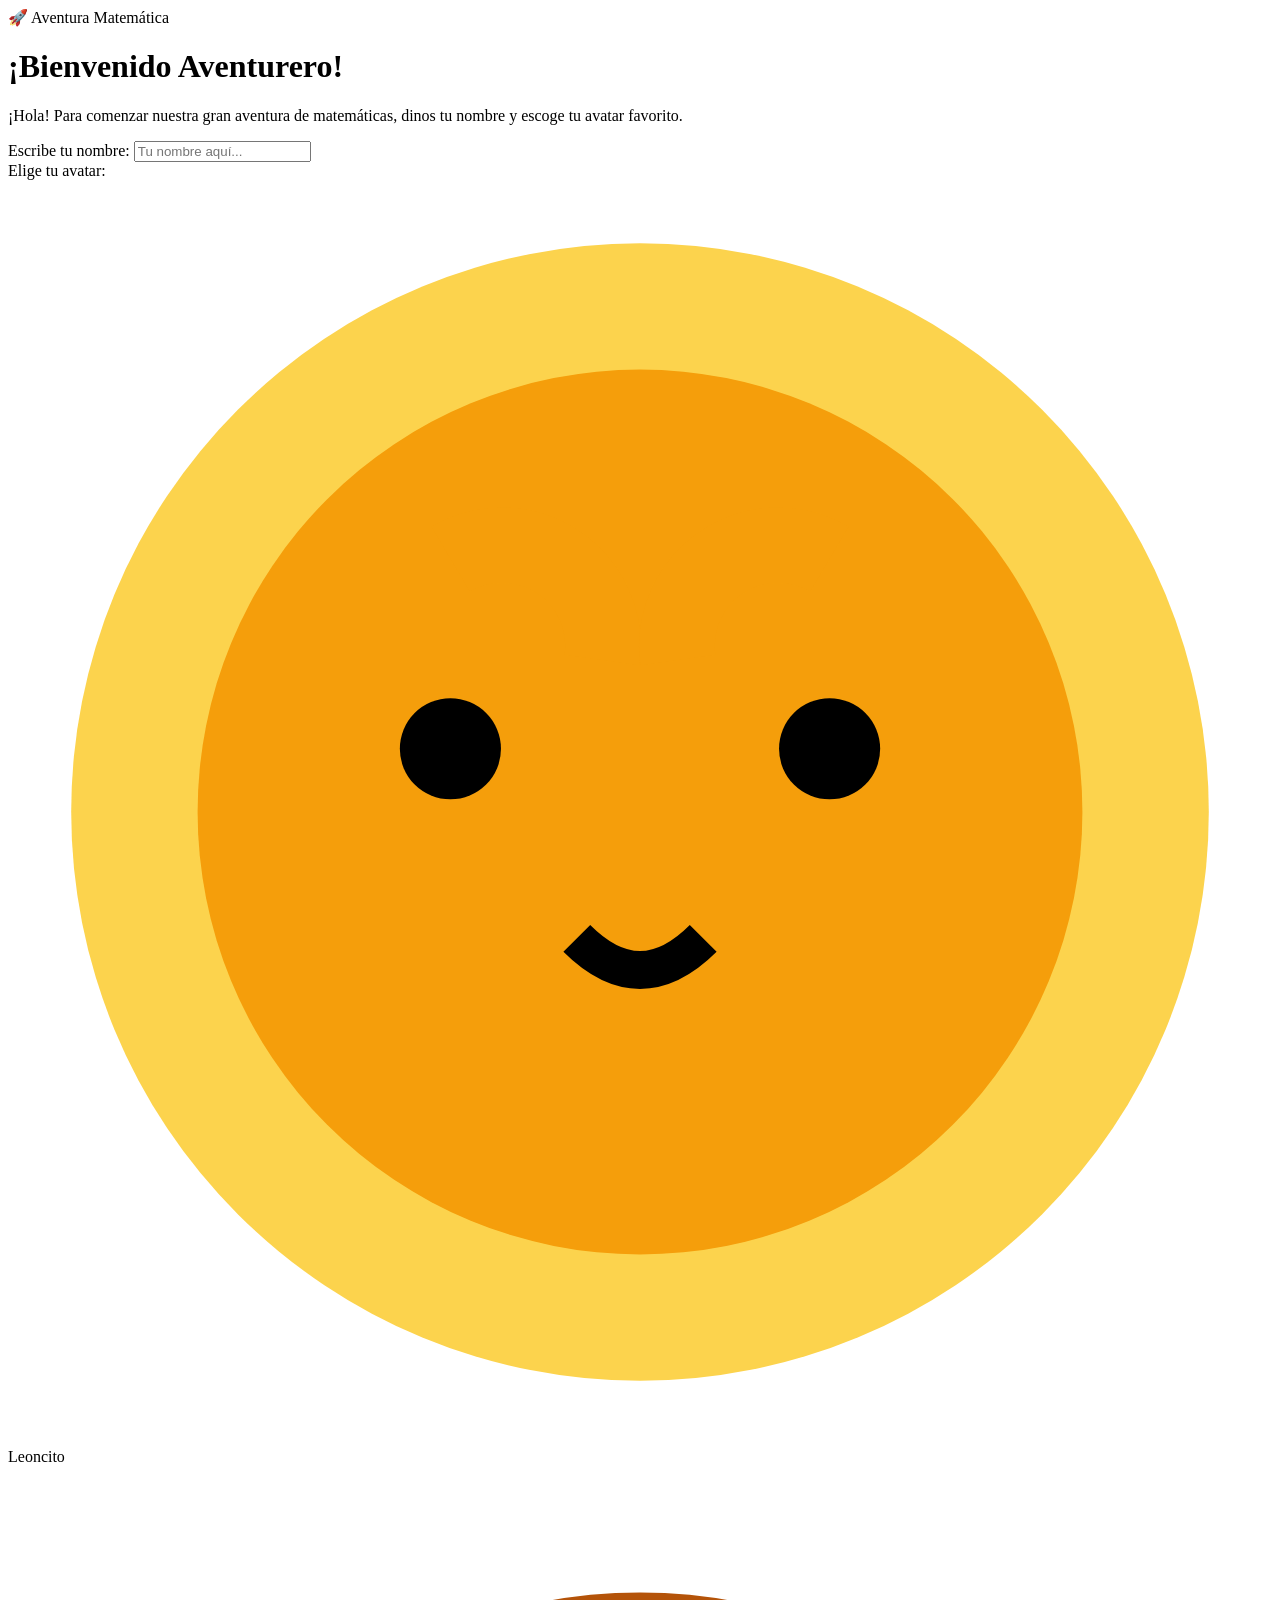
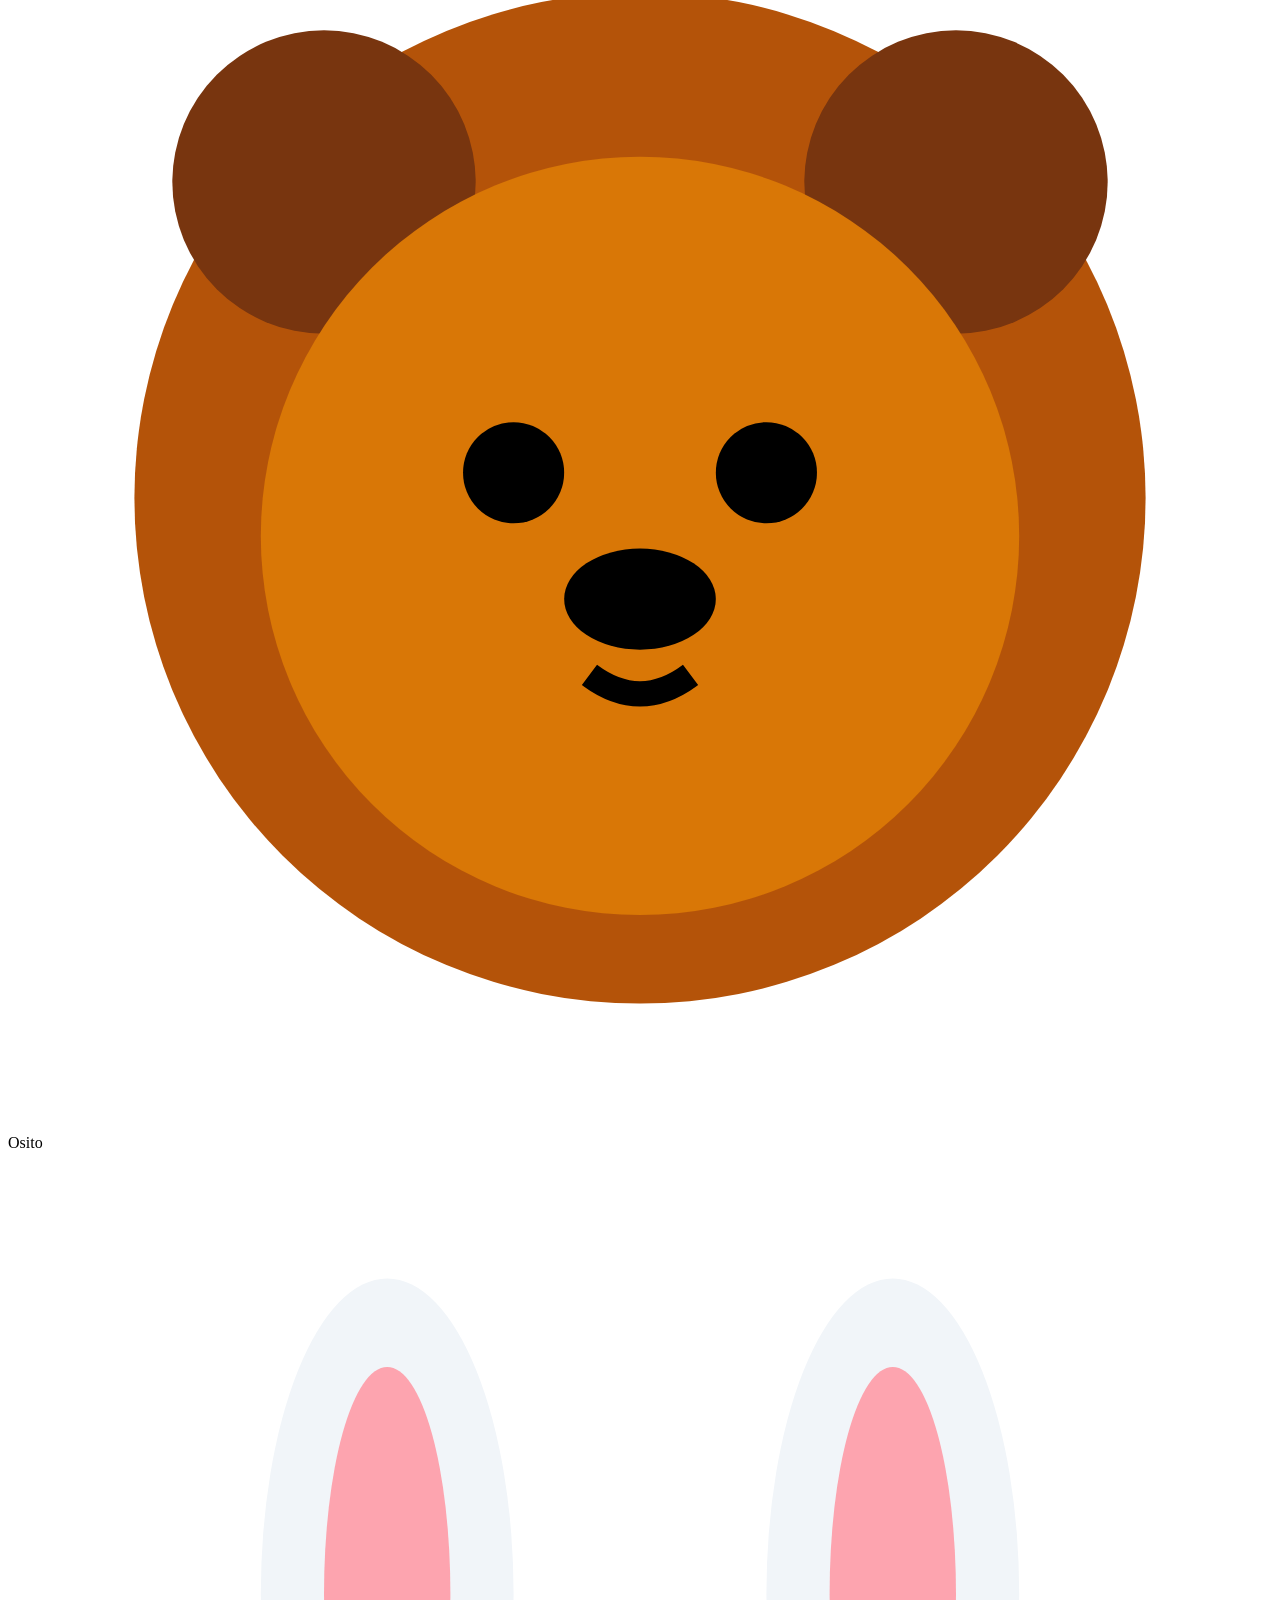
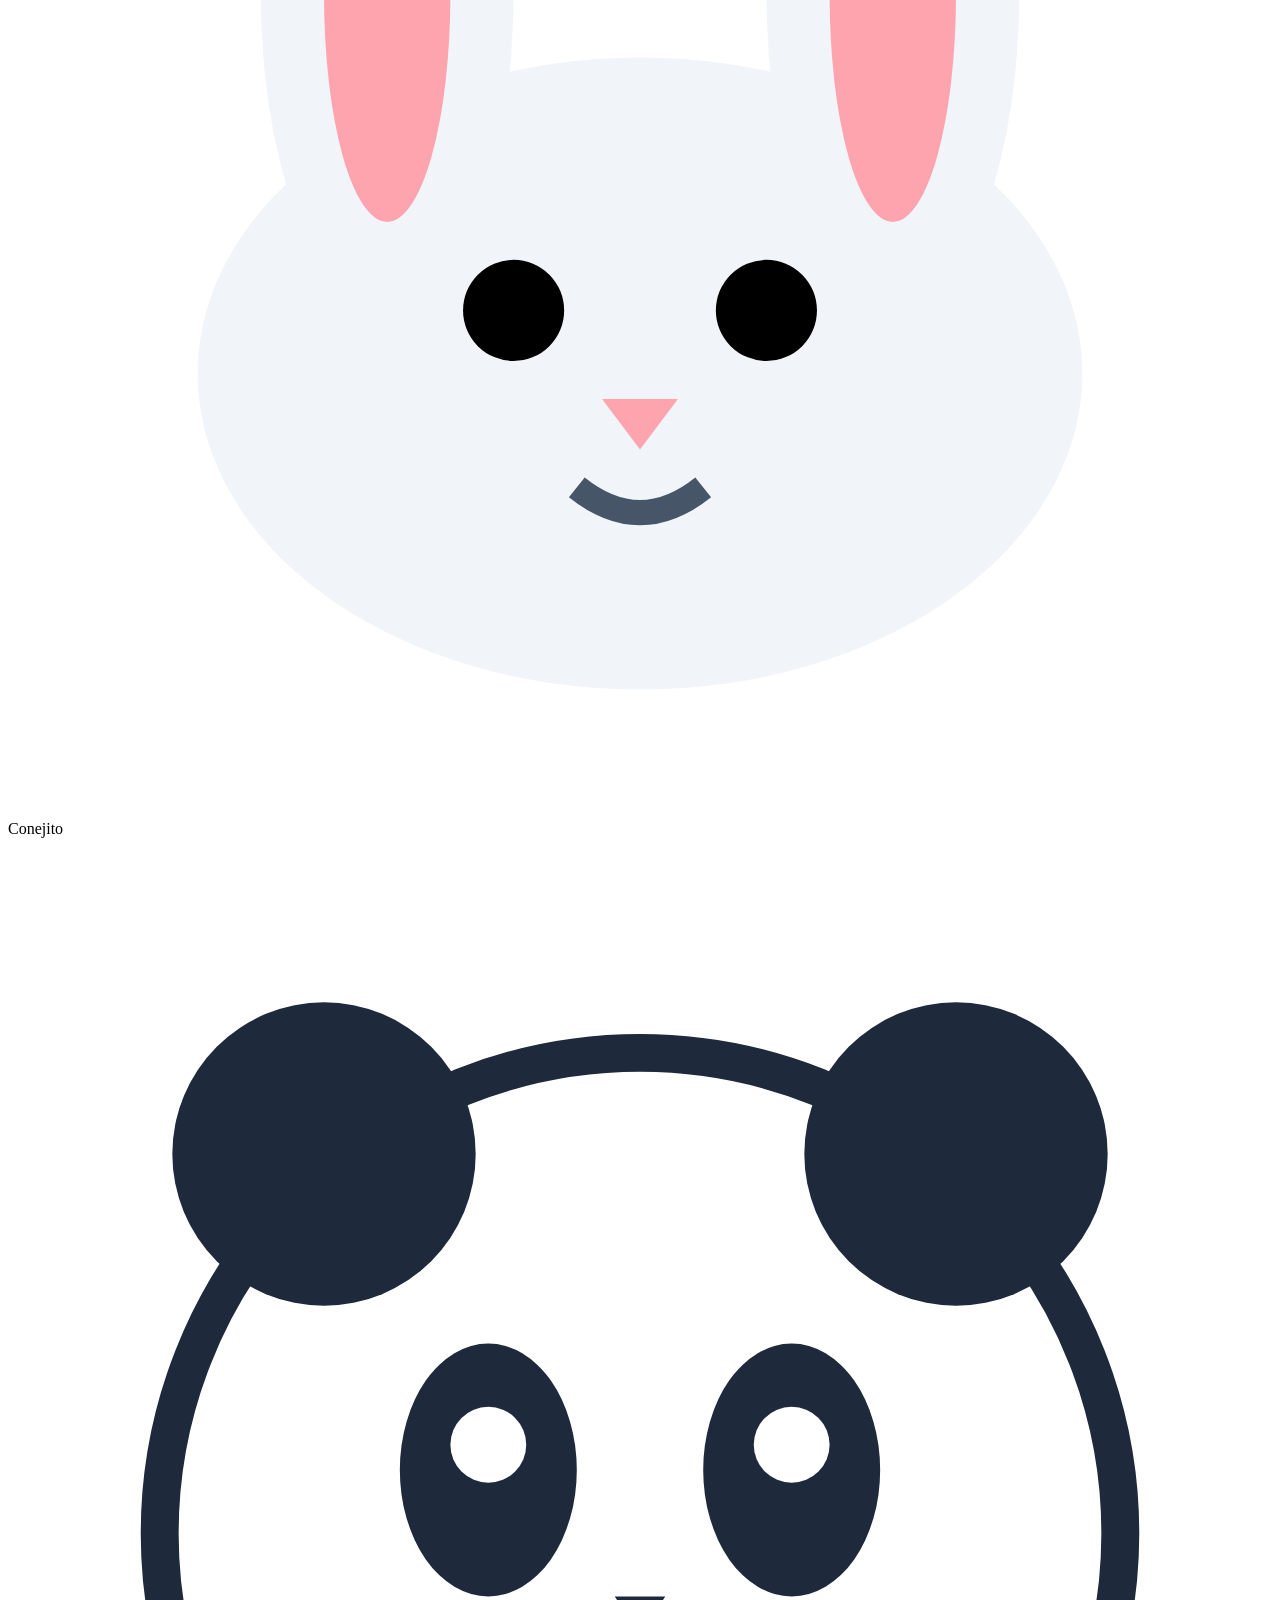
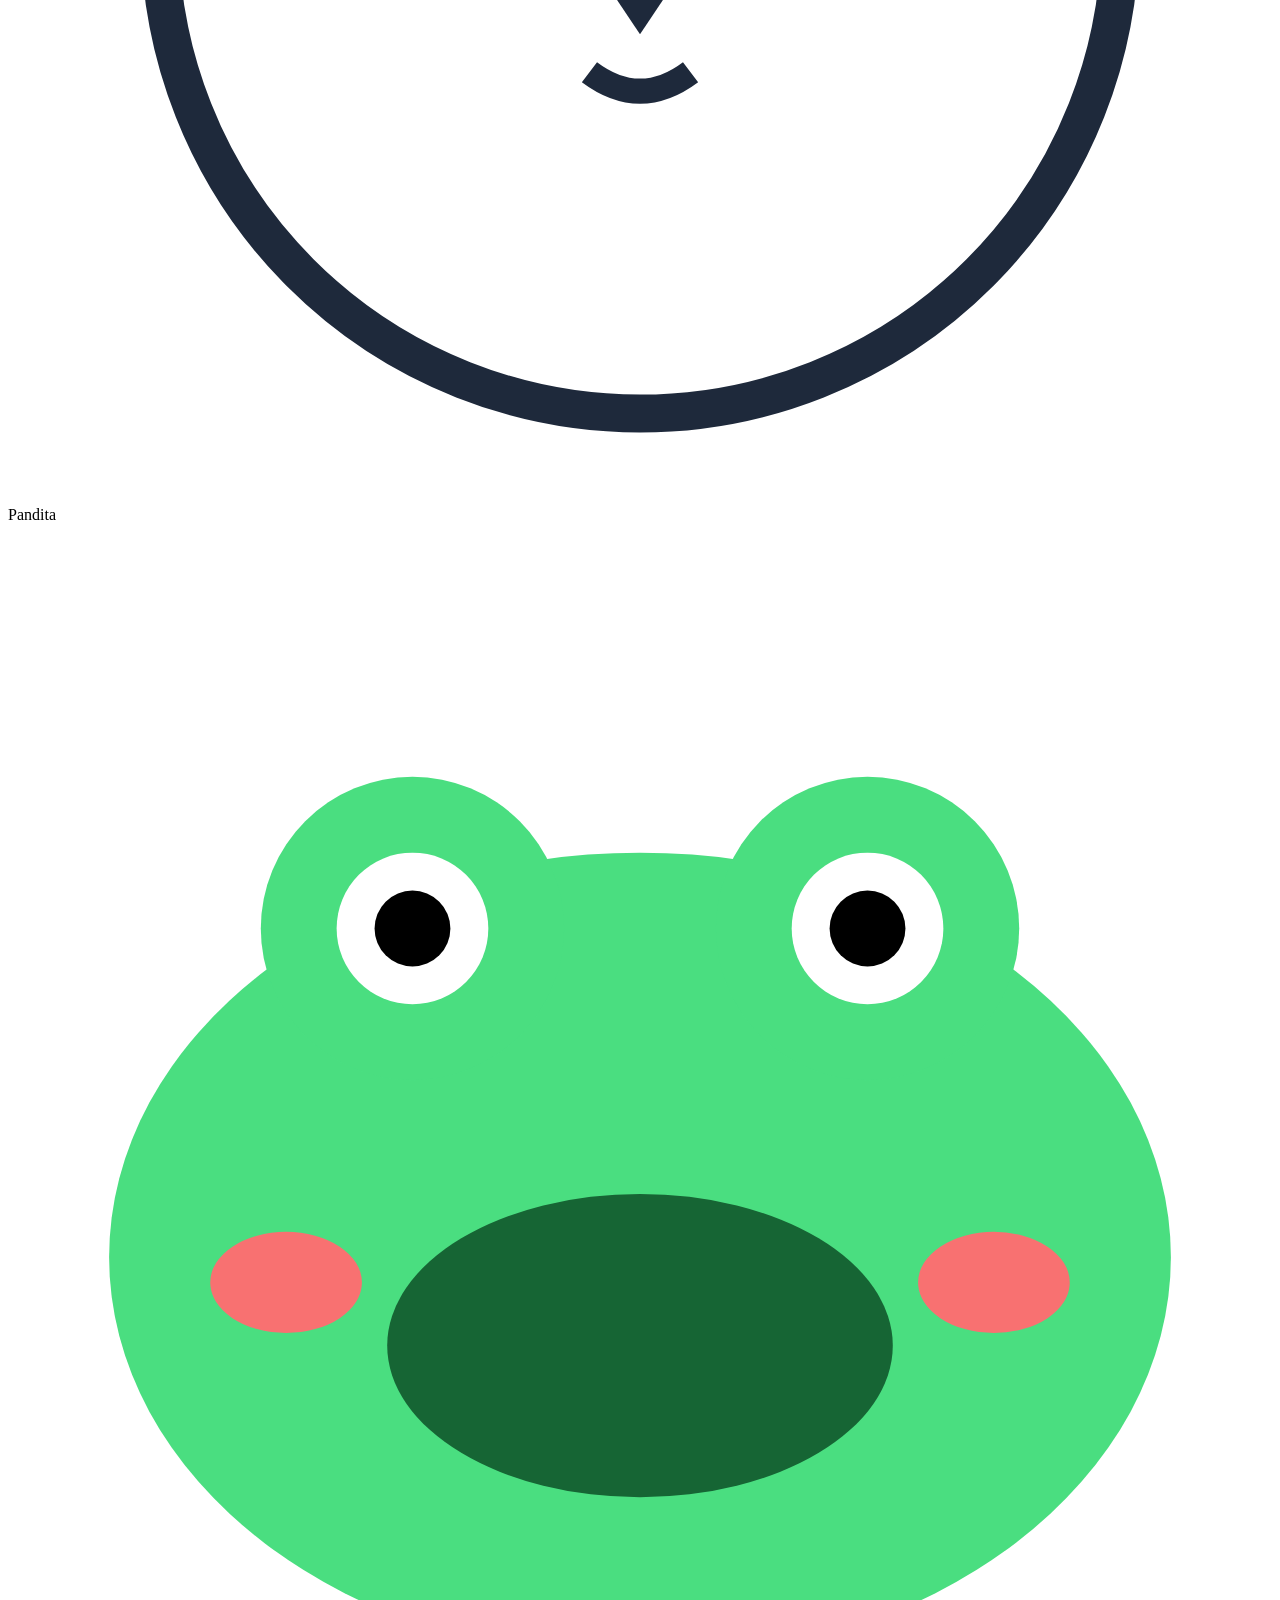
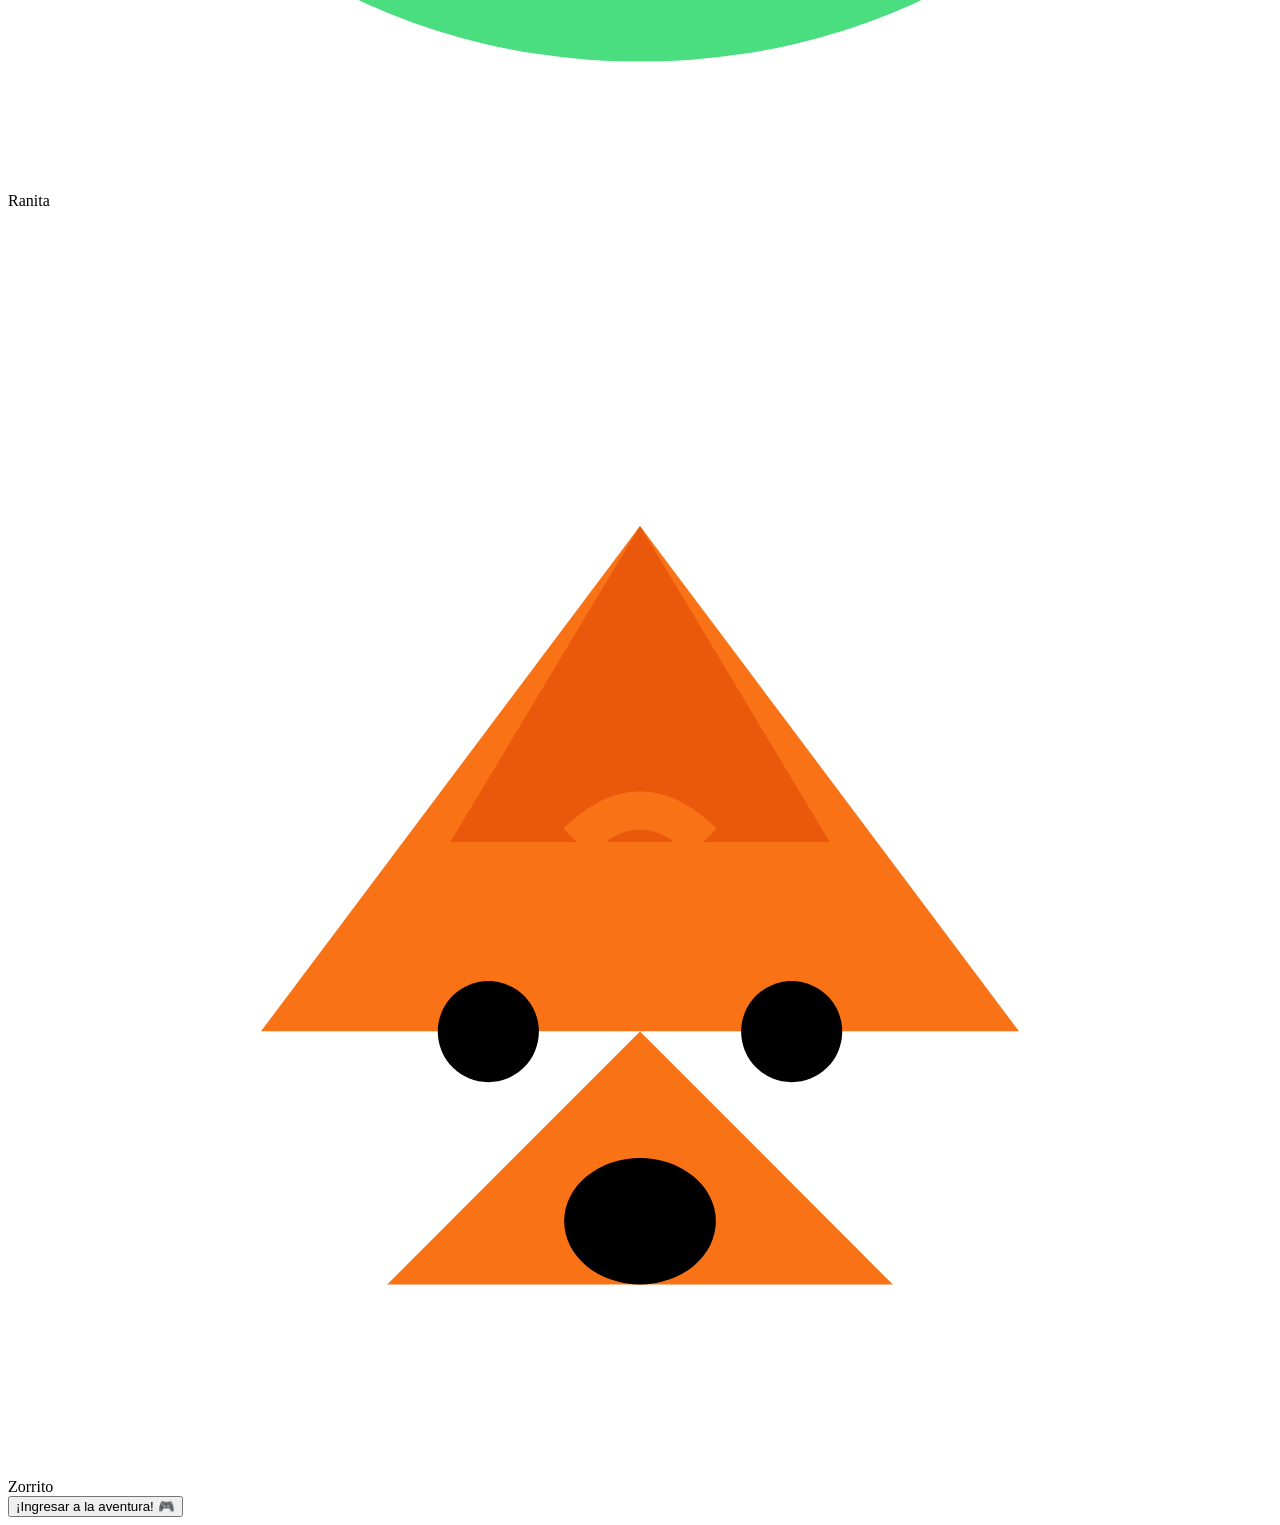
==== index.html @ a3cd300d "Add files via upload" ====
<!DOCTYPE html>
<html lang="es">
<head>
  <meta charset="UTF-8">
  <meta name="viewport" content="width=device-width, initial-scale=1.0">
  <title>Aventura Matemática - Registro</title>
  <link rel="stylesheet" href="css/style.css">
</head>
<body>
  
  <header class="header-bar">
    <div class="header-brand">
      🚀 Aventura Matemática
    </div>
    <div class="header-score" id="header-score-box" style="display: none;">
      ⭐ <span id="header-score-val">0</span>
    </div>
  </header>

  <main class="main-container">
    <div class="kids-card">
      <h1 class="kids-title">¡Bienvenido Aventurero!</h1>
      <p class="kids-subtitle tts-text tts-auto">¡Hola! Para comenzar nuestra gran aventura de matemáticas, dinos tu nombre y escoge tu avatar favorito.</p>
      
      <form id="registro-form" onsubmit="event.preventDefault();">
        <div class="kids-input-group">
          <label class="kids-label" for="student-name">Escribe tu nombre:</label>
          <input type="text" id="student-name" class="kids-input" placeholder="Tu nombre aquí..." required autocomplete="off">
        </div>

        <label class="kids-label" style="text-align: left;">Elige tu avatar:</label>
        <div class="avatar-grid" id="avatar-selector">
          <!-- León -->
          <div class="avatar-option" data-avatar="leoncito">
            <svg viewBox="0 0 100 100">
              <circle cx="50" cy="50" r="45" fill="#fcd34d"/>
              <circle cx="50" cy="50" r="35" fill="#f59e0b"/>
              <circle cx="35" cy="45" r="4" fill="#000"/>
              <circle cx="65" cy="45" r="4" fill="#000"/>
              <path d="M 45 60 Q 50 65 55 60" stroke="#000" stroke-width="3" fill="none"/>
              <path d="M 35 30 A 8 8 0 0 1 47 38" stroke="#f59e0b" stroke-width="6" fill="none"/>
              <path d="M 65 30 A 8 8 0 0 0 53 38" stroke="#f59e0b" stroke-width="6" fill="none"/>
            </svg>
            <span class="avatar-name">Leoncito</span>
          </div>
          <!-- Oso -->
          <div class="avatar-option" data-avatar="osito">
            <svg viewBox="0 0 100 100">
              <circle cx="50" cy="50" r="40" fill="#b45309"/>
              <circle cx="25" cy="25" r="12" fill="#78350f"/>
              <circle cx="75" cy="25" r="12" fill="#78350f"/>
              <circle cx="50" cy="53" r="30" fill="#d97706"/>
              <circle cx="40" cy="48" r="4" fill="#000"/>
              <circle cx="60" cy="48" r="4" fill="#000"/>
              <ellipse cx="50" cy="58" rx="6" ry="4" fill="#000"/>
              <path d="M 46 64 Q 50 67 54 64" stroke="#000" stroke-width="2" fill="none"/>
            </svg>
            <span class="avatar-name">Osito</span>
          </div>
          <!-- Conejo -->
          <div class="avatar-option" data-avatar="conejito">
            <svg viewBox="0 0 100 100">
              <ellipse cx="50" cy="65" rx="35" ry="25" fill="#f1f5f9"/>
              <ellipse cx="30" cy="35" rx="10" ry="25" fill="#f1f5f9"/>
              <ellipse cx="30" cy="35" rx="5" ry="18" fill="#fda4af"/>
              <ellipse cx="70" cy="35" rx="10" ry="25" fill="#f1f5f9"/>
              <ellipse cx="70" cy="35" rx="5" ry="18" fill="#fda4af"/>
              <circle cx="40" cy="60" r="4" fill="#000"/>
              <circle cx="60" cy="60" r="4" fill="#000"/>
              <polygon points="47,67 53,67 50,71" fill="#fda4af"/>
              <path d="M 45 74 Q 50 78 55 74" stroke="#475569" stroke-width="2" fill="none"/>
            </svg>
            <span class="avatar-name">Conejito</span>
          </div>
          <!-- Panda -->
          <div class="avatar-option" data-avatar="pandita">
            <svg viewBox="0 0 100 100">
              <circle cx="50" cy="55" r="38" fill="#fff" stroke="#1e293b" stroke-width="3"/>
              <circle cx="25" cy="25" r="12" fill="#1e293b"/>
              <circle cx="75" cy="25" r="12" fill="#1e293b"/>
              <ellipse cx="38" cy="50" rx="7" ry="10" fill="#1e293b"/>
              <ellipse cx="62" cy="50" rx="7" ry="10" fill="#1e293b"/>
              <circle cx="38" cy="48" r="3" fill="#fff"/>
              <circle cx="62" cy="48" r="3" fill="#fff"/>
              <polygon points="48,60 52,60 50,63" fill="#1e293b"/>
              <path d="M 46 66 Q 50 69 54 66" stroke="#1e293b" stroke-width="2" fill="none"/>
            </svg>
            <span class="avatar-name">Pandita</span>
          </div>
          <!-- Rana -->
          <div class="avatar-option" data-avatar="ranita">
            <svg viewBox="0 0 100 100">
              <ellipse cx="50" cy="58" rx="42" ry="32" fill="#4ade80"/>
              <circle cx="32" cy="32" r="12" fill="#4ade80"/>
              <circle cx="68" cy="32" r="12" fill="#4ade80"/>
              <circle cx="32" cy="32" r="6" fill="#fff"/>
              <circle cx="68" cy="32" r="6" fill="#fff"/>
              <circle cx="32" cy="32" r="3" fill="#000"/>
              <circle cx="68" cy="32" r="3" fill="#000"/>
              <ellipse cx="50" cy="65" rx="20" ry="12" fill="#166534"/>
              <ellipse cx="22" cy="60" rx="6" ry="4" fill="#f87171"/>
              <ellipse cx="78" cy="60" rx="6" ry="4" fill="#f87171"/>
            </svg>
            <span class="avatar-name">Ranita</span>
          </div>
          <!-- Zorro -->
          <div class="avatar-option" data-avatar="zorrito">
            <svg viewBox="0 0 100 100">
              <polygon points="50,25 20,65 80,65" fill="#f97316"/>
              <polygon points="50,25 35,50 65,50" fill="#ea580c"/>
              <polygon points="20,65 50,65 30,85" fill="#fff"/>
              <polygon points="80,65 50,65 70,85" fill="#fff"/>
              <polygon points="30,85 50,65 70,85" fill="#f97316"/>
              <circle cx="38" cy="65" r="4" fill="#000"/>
              <circle cx="62" cy="65" r="4" fill="#000"/>
              <ellipse cx="50" cy="80" rx="6" ry="5" fill="#000"/>
              <path d="M 45 50 Q 50 45 55 50" stroke="#f97316" stroke-width="3" fill="none"/>
            </svg>
            <span class="avatar-name">Zorrito</span>
          </div>
        </div>

        <button type="submit" id="btn-ingresar" class="kids-btn kids-btn-orange">¡Ingresar a la aventura! 🎮</button>
      </form>
    </div>
  </main>

  <script src="js/audio.js"></script>
  <script src="js/main.js"></script>
  <script>
    // Lógica particular del registro
    let selectedAvatar = null;

    // Selector de avatar
    document.querySelectorAll('.avatar-option').forEach(opt => {
      opt.addEventListener('click', () => {
        document.querySelectorAll('.avatar-option').forEach(el => el.classList.remove('selected'));
        opt.classList.add('selected');
        selectedAvatar = opt.getAttribute('data-avatar');
        MathAudio.playClick();
      });
    });

    // Formulario de ingreso
    document.getElementById('registro-form').addEventListener('submit', (e) => {
      e.preventDefault();
      const nombreInput = document.getElementById('student-name').value.trim();

      // Validación obligatoria
      if (!nombreInput || !selectedAvatar) {
        // Reproducir advertencia con voz nativa
        const errorText = "Por favor, ingresa tu nombre y selecciona un avatar para poder jugar.";
        MathAudio.speak(errorText);
        
        // Efecto sacudida en la tarjeta
        const card = document.querySelector('.kids-card');
        card.classList.add('shake-element');
        setTimeout(() => card.classList.remove('shake-element'), 500);
        return;
      }

      // Guardar en localStorage
      localStorage.setItem('mat_nombre', nombreInput);
      localStorage.setItem('mat_avatar', selectedAvatar);
      localStorage.setItem('mat_score', '0');

      // Animaciones e ingreso exitoso
      MathAudio.playWelcome();
      MathApp.lanzarConfeti();

      const btn = document.getElementById('btn-ingresar');
      btn.disabled = true;
      btn.textContent = "¡Cargando Aventura! ✨";

      // Redirigir después de deleitarse con el confeti
      setTimeout(() => {
        window.location.href = 'bienvenida.html';
      }, 1500);
    });
  </script>
</body>
</html>
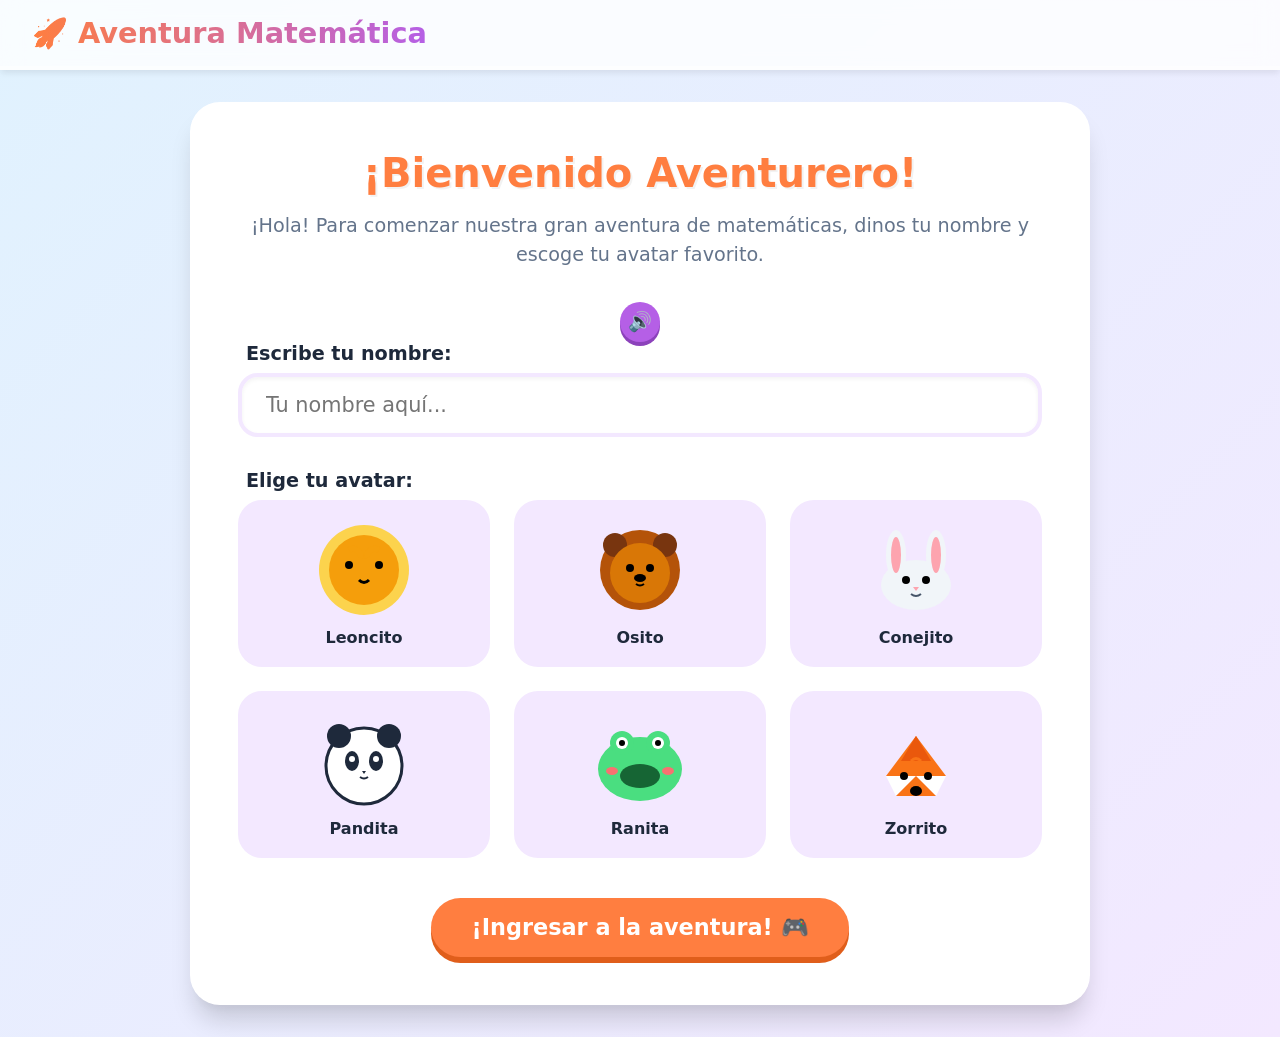
==== commit cb513664: "Add files via upload" ====
--- a/index.html
+++ b/index.html
@@ -1,182 +1,184 @@
-<!DOCTYPE html>
-<html lang="es">
-<head>
-  <meta charset="UTF-8">
-  <meta name="viewport" content="width=device-width, initial-scale=1.0">
-  <title>Aventura Matemática - Registro</title>
-  <link rel="stylesheet" href="css/style.css">
-</head>
-<body>
-  
-  <header class="header-bar">
-    <div class="header-brand">
-      🚀 Aventura Matemática
-    </div>
-    <div class="header-score" id="header-score-box" style="display: none;">
-      ⭐ <span id="header-score-val">0</span>
-    </div>
-  </header>
-
-  <main class="main-container">
-    <div class="kids-card">
-      <h1 class="kids-title">¡Bienvenido Aventurero!</h1>
-      <p class="kids-subtitle tts-text tts-auto">¡Hola! Para comenzar nuestra gran aventura de matemáticas, dinos tu nombre y escoge tu avatar favorito.</p>
-      
-      <form id="registro-form" onsubmit="event.preventDefault();">
-        <div class="kids-input-group">
-          <label class="kids-label" for="student-name">Escribe tu nombre:</label>
-          <input type="text" id="student-name" class="kids-input" placeholder="Tu nombre aquí..." required autocomplete="off">
-        </div>
-
-        <label class="kids-label" style="text-align: left;">Elige tu avatar:</label>
-        <div class="avatar-grid" id="avatar-selector">
-          <!-- León -->
-          <div class="avatar-option" data-avatar="leoncito">
-            <svg viewBox="0 0 100 100">
-              <circle cx="50" cy="50" r="45" fill="#fcd34d"/>
-              <circle cx="50" cy="50" r="35" fill="#f59e0b"/>
-              <circle cx="35" cy="45" r="4" fill="#000"/>
-              <circle cx="65" cy="45" r="4" fill="#000"/>
-              <path d="M 45 60 Q 50 65 55 60" stroke="#000" stroke-width="3" fill="none"/>
-              <path d="M 35 30 A 8 8 0 0 1 47 38" stroke="#f59e0b" stroke-width="6" fill="none"/>
-              <path d="M 65 30 A 8 8 0 0 0 53 38" stroke="#f59e0b" stroke-width="6" fill="none"/>
-            </svg>
-            <span class="avatar-name">Leoncito</span>
-          </div>
-          <!-- Oso -->
-          <div class="avatar-option" data-avatar="osito">
-            <svg viewBox="0 0 100 100">
-              <circle cx="50" cy="50" r="40" fill="#b45309"/>
-              <circle cx="25" cy="25" r="12" fill="#78350f"/>
-              <circle cx="75" cy="25" r="12" fill="#78350f"/>
-              <circle cx="50" cy="53" r="30" fill="#d97706"/>
-              <circle cx="40" cy="48" r="4" fill="#000"/>
-              <circle cx="60" cy="48" r="4" fill="#000"/>
-              <ellipse cx="50" cy="58" rx="6" ry="4" fill="#000"/>
-              <path d="M 46 64 Q 50 67 54 64" stroke="#000" stroke-width="2" fill="none"/>
-            </svg>
-            <span class="avatar-name">Osito</span>
-          </div>
-          <!-- Conejo -->
-          <div class="avatar-option" data-avatar="conejito">
-            <svg viewBox="0 0 100 100">
-              <ellipse cx="50" cy="65" rx="35" ry="25" fill="#f1f5f9"/>
-              <ellipse cx="30" cy="35" rx="10" ry="25" fill="#f1f5f9"/>
-              <ellipse cx="30" cy="35" rx="5" ry="18" fill="#fda4af"/>
-              <ellipse cx="70" cy="35" rx="10" ry="25" fill="#f1f5f9"/>
-              <ellipse cx="70" cy="35" rx="5" ry="18" fill="#fda4af"/>
-              <circle cx="40" cy="60" r="4" fill="#000"/>
-              <circle cx="60" cy="60" r="4" fill="#000"/>
-              <polygon points="47,67 53,67 50,71" fill="#fda4af"/>
-              <path d="M 45 74 Q 50 78 55 74" stroke="#475569" stroke-width="2" fill="none"/>
-            </svg>
-            <span class="avatar-name">Conejito</span>
-          </div>
-          <!-- Panda -->
-          <div class="avatar-option" data-avatar="pandita">
-            <svg viewBox="0 0 100 100">
-              <circle cx="50" cy="55" r="38" fill="#fff" stroke="#1e293b" stroke-width="3"/>
-              <circle cx="25" cy="25" r="12" fill="#1e293b"/>
-              <circle cx="75" cy="25" r="12" fill="#1e293b"/>
-              <ellipse cx="38" cy="50" rx="7" ry="10" fill="#1e293b"/>
-              <ellipse cx="62" cy="50" rx="7" ry="10" fill="#1e293b"/>
-              <circle cx="38" cy="48" r="3" fill="#fff"/>
-              <circle cx="62" cy="48" r="3" fill="#fff"/>
-              <polygon points="48,60 52,60 50,63" fill="#1e293b"/>
-              <path d="M 46 66 Q 50 69 54 66" stroke="#1e293b" stroke-width="2" fill="none"/>
-            </svg>
-            <span class="avatar-name">Pandita</span>
-          </div>
-          <!-- Rana -->
-          <div class="avatar-option" data-avatar="ranita">
-            <svg viewBox="0 0 100 100">
-              <ellipse cx="50" cy="58" rx="42" ry="32" fill="#4ade80"/>
-              <circle cx="32" cy="32" r="12" fill="#4ade80"/>
-              <circle cx="68" cy="32" r="12" fill="#4ade80"/>
-              <circle cx="32" cy="32" r="6" fill="#fff"/>
-              <circle cx="68" cy="32" r="6" fill="#fff"/>
-              <circle cx="32" cy="32" r="3" fill="#000"/>
-              <circle cx="68" cy="32" r="3" fill="#000"/>
-              <ellipse cx="50" cy="65" rx="20" ry="12" fill="#166534"/>
-              <ellipse cx="22" cy="60" rx="6" ry="4" fill="#f87171"/>
-              <ellipse cx="78" cy="60" rx="6" ry="4" fill="#f87171"/>
-            </svg>
-            <span class="avatar-name">Ranita</span>
-          </div>
-          <!-- Zorro -->
-          <div class="avatar-option" data-avatar="zorrito">
-            <svg viewBox="0 0 100 100">
-              <polygon points="50,25 20,65 80,65" fill="#f97316"/>
-              <polygon points="50,25 35,50 65,50" fill="#ea580c"/>
-              <polygon points="20,65 50,65 30,85" fill="#fff"/>
-              <polygon points="80,65 50,65 70,85" fill="#fff"/>
-              <polygon points="30,85 50,65 70,85" fill="#f97316"/>
-              <circle cx="38" cy="65" r="4" fill="#000"/>
-              <circle cx="62" cy="65" r="4" fill="#000"/>
-              <ellipse cx="50" cy="80" rx="6" ry="5" fill="#000"/>
-              <path d="M 45 50 Q 50 45 55 50" stroke="#f97316" stroke-width="3" fill="none"/>
-            </svg>
-            <span class="avatar-name">Zorrito</span>
-          </div>
-        </div>
-
-        <button type="submit" id="btn-ingresar" class="kids-btn kids-btn-orange">¡Ingresar a la aventura! 🎮</button>
-      </form>
-    </div>
-  </main>
-
-  <script src="js/audio.js"></script>
-  <script src="js/main.js"></script>
-  <script>
-    // Lógica particular del registro
-    let selectedAvatar = null;
-
-    // Selector de avatar
-    document.querySelectorAll('.avatar-option').forEach(opt => {
-      opt.addEventListener('click', () => {
-        document.querySelectorAll('.avatar-option').forEach(el => el.classList.remove('selected'));
-        opt.classList.add('selected');
-        selectedAvatar = opt.getAttribute('data-avatar');
-        MathAudio.playClick();
-      });
-    });
-
-    // Formulario de ingreso
-    document.getElementById('registro-form').addEventListener('submit', (e) => {
-      e.preventDefault();
-      const nombreInput = document.getElementById('student-name').value.trim();
-
-      // Validación obligatoria
-      if (!nombreInput || !selectedAvatar) {
-        // Reproducir advertencia con voz nativa
-        const errorText = "Por favor, ingresa tu nombre y selecciona un avatar para poder jugar.";
-        MathAudio.speak(errorText);
-        
-        // Efecto sacudida en la tarjeta
-        const card = document.querySelector('.kids-card');
-        card.classList.add('shake-element');
-        setTimeout(() => card.classList.remove('shake-element'), 500);
-        return;
-      }
-
-      // Guardar en localStorage
-      localStorage.setItem('mat_nombre', nombreInput);
-      localStorage.setItem('mat_avatar', selectedAvatar);
-      localStorage.setItem('mat_score', '0');
-
-      // Animaciones e ingreso exitoso
-      MathAudio.playWelcome();
-      MathApp.lanzarConfeti();
-
-      const btn = document.getElementById('btn-ingresar');
-      btn.disabled = true;
-      btn.textContent = "¡Cargando Aventura! ✨";
-
-      // Redirigir después de deleitarse con el confeti
-      setTimeout(() => {
-        window.location.href = 'bienvenida.html';
-      }, 1500);
-    });
-  </script>
-</body>
-</html>
+<!DOCTYPE html>
+<html lang="es">
+<head>
+  <meta charset="UTF-8">
+  <meta name="viewport" content="width=device-width, initial-scale=1.0">
+  <title>Aventura Matemática - Registro</title>
+  <link rel="stylesheet" href="css/style.css">
+    <!-- Favicon -->
+    <link rel="icon" href="img/logoo.png">
+
+</head>
+<body>
+
+    <header class="header-bar">
+    <div class="header-brand">
+        🚀 Aventura Matemática
+    </div>
+    <div class="header-score" id="header-score-box" style="display: none;">
+        ⭐ <span id="header-score-val">0</span>
+    </div>
+    </header>
+
+    <main class="main-container">
+        <div class="kids-card">
+            <h1 class="kids-title">¡Bienvenido Aventurero!</h1>
+            <p class="kids-subtitle tts-text tts-auto">¡Hola! Para comenzar nuestra gran aventura de matemáticas, dinos tu nombre y escoge tu avatar favorito.</p>
+      
+            <form id="registro-form" onsubmit="event.preventDefault();">
+        <div class="kids-input-group">
+            <label class="kids-label" for="student-name">Escribe tu nombre:</label>
+            <input type="text" id="student-name" class="kids-input" placeholder="Tu nombre aquí..." required autocomplete="off">
+        </div>
+
+        <label class="kids-label" style="text-align: left;">Elige tu avatar:</label>
+        <div class="avatar-grid" id="avatar-selector">
+            <!-- León -->
+            <div class="avatar-option" data-avatar="leoncito">
+                <svg viewBox="0 0 100 100">
+                <circle cx="50" cy="50" r="45" fill="#fcd34d"/>
+                <circle cx="50" cy="50" r="35" fill="#f59e0b"/>
+                <circle cx="35" cy="45" r="4" fill="#000"/>
+                <circle cx="65" cy="45" r="4" fill="#000"/>
+                <path d="M 45 60 Q 50 65 55 60" stroke="#000" stroke-width="3" fill="none"/>
+                <path d="M 35 30 A 8 8 0 0 1 47 38" stroke="#f59e0b" stroke-width="6" fill="none"/>
+                <path d="M 65 30 A 8 8 0 0 0 53 38" stroke="#f59e0b" stroke-width="6" fill="none"/>
+            </svg>
+            <span class="avatar-name">Leoncito</span>
+            </div>
+            <!-- Oso -->
+            <div class="avatar-option" data-avatar="osito">
+                <svg viewBox="0 0 100 100">
+                <circle cx="50" cy="50" r="40" fill="#b45309"/>
+                <circle cx="25" cy="25" r="12" fill="#78350f"/>
+                <circle cx="75" cy="25" r="12" fill="#78350f"/>
+                <circle cx="50" cy="53" r="30" fill="#d97706"/>
+                <circle cx="40" cy="48" r="4" fill="#000"/>
+                <circle cx="60" cy="48" r="4" fill="#000"/>
+                <ellipse cx="50" cy="58" rx="6" ry="4" fill="#000"/>
+                <path d="M 46 64 Q 50 67 54 64" stroke="#000" stroke-width="2" fill="none"/>
+                </svg>
+                <span class="avatar-name">Osito</span>
+            </div>
+            <!-- Conejo -->
+            <div class="avatar-option" data-avatar="conejito">
+                <svg viewBox="0 0 100 100">
+                <ellipse cx="50" cy="65" rx="35" ry="25" fill="#f1f5f9"/>
+                <ellipse cx="30" cy="35" rx="10" ry="25" fill="#f1f5f9"/>
+                <ellipse cx="30" cy="35" rx="5" ry="18" fill="#fda4af"/>
+                <ellipse cx="70" cy="35" rx="10" ry="25" fill="#f1f5f9"/>
+                <ellipse cx="70" cy="35" rx="5" ry="18" fill="#fda4af"/>
+                <circle cx="40" cy="60" r="4" fill="#000"/>
+                <circle cx="60" cy="60" r="4" fill="#000"/>
+                <polygon points="47,67 53,67 50,71" fill="#fda4af"/>
+                <path d="M 45 74 Q 50 78 55 74" stroke="#475569" stroke-width="2" fill="none"/>
+                </svg>
+                <span class="avatar-name">Conejito</span>
+            </div>
+            <!-- Panda -->
+            <div class="avatar-option" data-avatar="pandita">
+                <svg viewBox="0 0 100 100">
+                <circle cx="50" cy="55" r="38" fill="#fff" stroke="#1e293b" stroke-width="3"/>
+                <circle cx="25" cy="25" r="12" fill="#1e293b"/>
+                <circle cx="75" cy="25" r="12" fill="#1e293b"/>
+                <ellipse cx="38" cy="50" rx="7" ry="10" fill="#1e293b"/>
+                <ellipse cx="62" cy="50" rx="7" ry="10" fill="#1e293b"/>
+                <circle cx="38" cy="48" r="3" fill="#fff"/>
+                <circle cx="62" cy="48" r="3" fill="#fff"/>
+                <polygon points="48,60 52,60 50,63" fill="#1e293b"/>
+                <path d="M 46 66 Q 50 69 54 66" stroke="#1e293b" stroke-width="2" fill="none"/>
+                </svg>
+                <span class="avatar-name">Pandita</span>
+            </div>
+            <!-- Rana -->
+            <div class="avatar-option" data-avatar="ranita">
+                <svg viewBox="0 0 100 100">
+                <ellipse cx="50" cy="58" rx="42" ry="32" fill="#4ade80"/>
+                <circle cx="32" cy="32" r="12" fill="#4ade80"/>
+                <circle cx="68" cy="32" r="12" fill="#4ade80"/>
+                <circle cx="32" cy="32" r="6" fill="#fff"/>
+                <circle cx="68" cy="32" r="6" fill="#fff"/>
+                <circle cx="32" cy="32" r="3" fill="#000"/>
+                <circle cx="68" cy="32" r="3" fill="#000"/>
+                <ellipse cx="50" cy="65" rx="20" ry="12" fill="#166534"/>
+                <ellipse cx="22" cy="60" rx="6" ry="4" fill="#f87171"/>
+                <ellipse cx="78" cy="60" rx="6" ry="4" fill="#f87171"/>
+                </svg>
+                <span class="avatar-name">Ranita</span>
+            </div>
+            <!-- Zorro -->
+            <div class="avatar-option" data-avatar="zorrito">
+                <svg viewBox="0 0 100 100">
+                <polygon points="50,25 20,65 80,65" fill="#f97316"/>
+                <polygon points="50,25 35,50 65,50" fill="#ea580c"/>
+                <polygon points="20,65 50,65 30,85" fill="#fff"/>
+                <polygon points="80,65 50,65 70,85" fill="#fff"/>
+                <polygon points="30,85 50,65 70,85" fill="#f97316"/>
+                <circle cx="38" cy="65" r="4" fill="#000"/>
+                <circle cx="62" cy="65" r="4" fill="#000"/>
+                <ellipse cx="50" cy="80" rx="6" ry="5" fill="#000"/>
+                <path d="M 45 50 Q 50 45 55 50" stroke="#f97316" stroke-width="3" fill="none"/>
+                </svg>
+                <span class="avatar-name">Zorrito</span>
+            </div>
+            </div>
+
+            <button type="submit" id="btn-ingresar" class="kids-btn kids-btn-orange">¡Ingresar a la aventura! 🎮</button>
+        </form>
+        </div>
+    </main>
+
+    <script src="js/audio.js"></script>
+    <script src="js/main.js"></script>
+    <script>
+        // Lógica particular del registro
+        let selectedAvatar = null;
+
+        // Selector de avatar
+        document.querySelectorAll('.avatar-option').forEach(opt => {
+        opt.addEventListener('click', () => {
+            document.querySelectorAll('.avatar-option').forEach(el => el.classList.remove('selected'));
+            opt.classList.add('selected');
+            selectedAvatar = opt.getAttribute('data-avatar');
+            MathAudio.playClick();
+        });
+        });
+
+        // Formulario de ingreso
+        document.getElementById('registro-form').addEventListener('submit', (e) => {
+        e.preventDefault();
+        const nombreInput = document.getElementById('student-name').value.trim();
+
+        // Validación obligatoria
+        if (!nombreInput || !selectedAvatar) {
+            // Reproducir advertencia con voz nativa
+            const errorText = "Por favor, ingresa tu nombre y selecciona un avatar para poder jugar.";
+            MathAudio.speak(errorText);
+            
+            // Efecto sacudida en la tarjeta
+            const card = document.querySelector('.kids-card');
+            card.classList.add('shake-element');
+            setTimeout(() => card.classList.remove('shake-element'), 500);
+            return;
+        }
+
+        // Guardar en localStorage
+        localStorage.setItem('mat_nombre', nombreInput);
+        localStorage.setItem('mat_avatar', selectedAvatar);
+        localStorage.setItem('mat_score', '0');
+
+        // Animaciones e ingreso exitoso
+        MathAudio.playWelcome();
+        MathApp.lanzarConfeti();
+
+        const btn = document.getElementById('btn-ingresar');
+        btn.disabled = true;
+        btn.textContent = "¡Cargando Aventura! ✨";
+
+        // Redirigir después de deleitarse con el confeti
+        setTimeout(() => {
+            window.location.href = 'bienvenida.html';
+        }, 1500);
+        });
+    </script>
+    </body>
--- a/css/style.css
+++ b/css/style.css
@@ -0,0 +1,1134 @@
+@import url('https://fonts.googleapis.com/css2?family=Fredoka:wght@300;400;500;600;700&display=swap');
+
+:root {
+    --bg-primary: #e0f2fe;
+    --bg-secondary: #f3e8ff;
+    --text-color: #1e293b;
+    --text-muted: #64748b;
+    --color-orange: #ff7e40;
+    --color-orange-hover: #e05e1b;
+    --color-yellow: #ffc83b;
+    --color-green: #3cd070;
+    --color-green-hover: #2ba654;
+    --color-blue: #3ab7f8;
+    --color-blue-hover: #179ad9;
+    --color-purple: #b55fe6;
+    --color-purple-hover: #9842c9;
+    --color-pink: #f43f5e;
+    --font-kids: 'Fredoka', system-ui, -apple-system, sans-serif;
+    --shadow-sm: 0 4px 6px -1px rgba(0, 0, 0, 0.08);
+    --shadow-md: 0 10px 15px -3px rgba(0, 0, 0, 0.1), 0 4px 6px -2px rgba(0, 0, 0, 0.05);
+    --shadow-lg: 0 20px 25px -5px rgba(0, 0, 0, 0.15), 0 10px 10px -5px rgba(0, 0, 0, 0.04);
+    }
+
+    * {
+    box-sizing: border-box;
+    margin: 0;
+    padding: 0;
+    }
+
+body {
+    font-family: var(--font-kids);
+    color: var(--text-color);
+    min-height: 100vh;
+    background: linear-gradient(135deg, #e0f2fe 0%, #f3e8ff 100%);
+    position: relative;
+    overflow-x: hidden;
+    display: flex;
+    flex-direction: column;
+    }
+
+/* Bubbles Background */
+.bubbles-container {
+    position: fixed;
+    top: 0;
+    left: 0;
+    width: 100%;
+    height: 100%;
+    z-index: -1;
+    pointer-events: none;
+    overflow: hidden;
+    }
+
+.bubble {
+    position: absolute;
+    bottom: -150px;
+    background: rgba(255, 255, 255, 0.25);
+    border-radius: 50%;
+    animation: bubbleUp 15s infinite linear;
+    }
+
+@keyframes bubbleUp {
+    0% {
+        transform: translateY(0) scale(1) rotate(0deg);
+        opacity: 0;
+    }
+    10% {
+        opacity: 0.8;
+    }
+    90% {
+        opacity: 0.8;
+    }
+    100% {
+        transform: translateY(-120vh) scale(1.2) rotate(360deg);
+        opacity: 0;
+    }
+    }
+
+/* Header & Global Stats */
+.header-bar {
+    display: flex;
+    justify-content: space-between;
+    align-items: center;
+    padding: 1rem 2rem;
+    background: rgba(255, 255, 255, 0.8);
+    backdrop-filter: blur(10px);
+    border-bottom: 4px solid rgba(255, 255, 255, 0.5);
+    box-shadow: var(--shadow-sm);
+    position: sticky;
+    top: 0;
+    z-index: 100;
+    }
+
+.header-brand {
+    font-size: 1.8rem;
+    font-weight: 700;
+    background: linear-gradient(to right, var(--color-orange), var(--color-purple));
+    -webkit-background-clip: text;
+    -webkit-text-fill-color: transparent;
+    display: flex;
+    align-items: center;
+    gap: 0.5rem;
+    cursor: pointer;
+    text-decoration: none;
+    }
+
+.header-user-info {
+    display: flex;
+    align-items: center;
+    gap: 1.5rem;
+    }
+
+.header-profile {
+    display: flex;
+    align-items: center;
+    gap: 0.5rem;
+    background: white;
+    padding: 0.4rem 1rem;
+    border-radius: 50px;
+    border: 3px solid var(--color-blue);
+    box-shadow: var(--shadow-sm);
+    }
+
+.header-avatar-svg {
+    width: 35px;
+    height: 35px;
+    }
+
+.header-username {
+    font-weight: 600;
+    font-size: 1.1rem;
+    }
+
+.header-score {
+    font-size: 1.3rem;
+    font-weight: 700;
+    color: #fbbf24;
+    background: #fff;
+    padding: 0.5rem 1.2rem;
+    border-radius: 50px;
+    border: 3px solid #fbbf24;
+    box-shadow: var(--shadow-sm);
+    display: flex;
+    align-items: center;
+    gap: 0.3rem;
+    animation: scorePulse 2s infinite ease-in-out;
+    }
+
+@keyframes scorePulse {
+    0%, 100% { transform: scale(1); }
+    50% { transform: scale(1.05); }
+    }
+
+/* Speaker Buttons */
+.tts-button {
+    background: var(--color-purple);
+    border: none;
+    color: white;
+    width: 40px;
+    height: 40px;
+    border-radius: 50%;
+    cursor: pointer;
+    display: inline-flex;
+    align-items: center;
+    justify-content: center;
+    font-size: 1.2rem;
+    transition: transform 0.2s, background-color 0.2s;
+    box-shadow: 0 4px 0 #8c42bb;
+    vertical-align: middle;
+}
+
+.tts-button:hover {
+    background: var(--color-purple-hover);
+    transform: translateY(-2px);
+}
+
+.tts-button:active {
+    transform: translateY(2px);
+    box-shadow: none;
+}
+
+.tts-button.playing {
+    animation: bounce 0.6s infinite alternate;
+}
+
+@keyframes bounce {
+    from { transform: translateY(0); }
+    to { transform: translateY(-8px); }
+}
+
+    /* Layout Container */
+    .main-container {
+    max-width: 900px;
+    width: 95%;
+    margin: 2rem auto;
+    flex: 1;
+    display: flex;
+    flex-direction: column;
+    justify-content: center;
+    }
+
+    /* Cards & Containers */
+    .kids-card {
+    background: white;
+    border-radius: 30px;
+    padding: 2.5rem;
+    border: 8px solid rgba(255, 255, 255, 0.9);
+    box-shadow: var(--shadow-lg);
+    position: relative;
+    text-align: center;
+    transition: transform 0.3s ease;
+    }
+
+    .kids-card.game-card {
+    padding: 2rem 1.5rem;
+    }
+
+    .kids-title {
+    font-size: 2.5rem;
+    font-weight: 700;
+    color: var(--color-orange);
+    margin-bottom: 1rem;
+    text-shadow: 2px 2px 0px rgba(0,0,0,0.05);
+    }
+
+    .kids-subtitle {
+    font-size: 1.2rem;
+    color: var(--text-muted);
+    margin-bottom: 2rem;
+    line-height: 1.5;
+    }
+
+    /* Forms & Inputs */
+    .kids-input-group {
+    margin-bottom: 2rem;
+    text-align: left;
+    }
+
+    .kids-label {
+    display: block;
+    font-size: 1.2rem;
+    font-weight: 600;
+    margin-bottom: 0.5rem;
+    color: var(--text-color);
+    padding-left: 0.5rem;
+    }
+
+    .kids-input {
+    width: 100%;
+    padding: 1rem 1.5rem;
+    font-size: 1.3rem;
+    font-family: var(--font-kids);
+    border: 4px solid var(--bg-secondary);
+    border-radius: 20px;
+    outline: none;
+    transition: border-color 0.2s, box-shadow 0.2s;
+    box-shadow: inset 0 2px 4px rgba(0,0,0,0.05);
+    }
+
+    .kids-input:focus {
+    border-color: var(--color-blue);
+    box-shadow: 0 0 0 4px rgba(58, 183, 248, 0.2);
+    }
+
+    /* Avatar Grid (6 Avatars) */
+    .avatar-grid {
+    display: grid;
+    grid-template-columns: repeat(3, 1fr);
+    gap: 1.5rem;
+    margin-bottom: 2.5rem;
+    }
+
+    @media (max-width: 600px) {
+    .avatar-grid {
+        grid-template-columns: repeat(2, 1fr);
+    }
+    }
+
+    .avatar-option {
+    background: var(--bg-secondary);
+    border: 4px solid transparent;
+    border-radius: 24px;
+    padding: 1rem;
+    cursor: pointer;
+    transition: transform 0.2s, border-color 0.2s, background-color 0.2s;
+    display: flex;
+    flex-direction: column;
+    align-items: center;
+    gap: 0.5rem;
+    position: relative;
+    }
+
+    .avatar-option:hover {
+    transform: translateY(-5px) scale(1.03);
+    background: white;
+    border-color: var(--color-blue);
+    box-shadow: var(--shadow-md);
+    }
+
+    .avatar-option.selected {
+    background: white;
+    border-color: var(--color-orange);
+    box-shadow: 0 0 0 4px rgba(255, 126, 64, 0.25), var(--shadow-md);
+    }
+
+    .avatar-option svg {
+    width: 100px;
+    height: 100px;
+    transition: transform 0.3s;
+    }
+
+    .avatar-option.selected svg {
+    animation: wiggle 0.6s infinite alternate;
+    }
+
+    @keyframes wiggle {
+    from { transform: rotate(-5deg); }
+    to { transform: rotate(5deg); }
+    }
+
+    .avatar-name {
+    font-weight: 600;
+    font-size: 1rem;
+    color: var(--text-color);
+    }
+
+    /* Buttons */
+    .kids-btn {
+    font-family: var(--font-kids);
+    font-size: 1.4rem;
+    font-weight: 700;
+    padding: 1rem 2.5rem;
+    border-radius: 50px;
+    border: none;
+    cursor: pointer;
+    display: inline-flex;
+    align-items: center;
+    justify-content: center;
+    gap: 0.5rem;
+    transition: transform 0.2s, filter 0.2s;
+    text-decoration: none;
+    }
+
+    .kids-btn-orange {
+    background: var(--color-orange);
+    color: white;
+    box-shadow: 0 6px 0 var(--color-orange-hover);
+    }
+
+    .kids-btn-green {
+    background: var(--color-green);
+    color: white;
+    box-shadow: 0 6px 0 var(--color-green-hover);
+    }
+
+    .kids-btn-blue {
+    background: var(--color-blue);
+    color: white;
+    box-shadow: 0 6px 0 var(--color-blue-hover);
+    }
+
+    .kids-btn-purple {
+    background: var(--color-purple);
+    color: white;
+    box-shadow: 0 6px 0 var(--color-purple-hover);
+    }
+
+    .kids-btn:hover {
+    transform: translateY(-3px);
+    filter: brightness(1.05);
+    }
+
+    .kids-btn:active {
+    transform: translateY(3px);
+    box-shadow: none !important;
+    }
+
+    .kids-btn:disabled {
+    background: #cbd5e1;
+    color: #94a3b8;
+    box-shadow: 0 6px 0 #94a3b8;
+    cursor: not-allowed;
+    transform: none;
+    }
+
+    /* Game Interface Layouts */
+    .game-info-row {
+    display: flex;
+    justify-content: space-between;
+    align-items: center;
+    margin-bottom: 1.5rem;
+    background: var(--bg-primary);
+    padding: 0.8rem 1.5rem;
+    border-radius: 20px;
+    border: 3px solid white;
+    }
+
+    .round-indicator {
+    font-weight: 700;
+    font-size: 1.2rem;
+    color: var(--color-purple);
+    }
+
+    .progress-bar-container {
+    flex: 1;
+    max-width: 300px;
+    height: 20px;
+    background: rgba(255, 255, 255, 0.6);
+    border-radius: 10px;
+    overflow: hidden;
+    border: 2px solid white;
+    margin: 0 1rem;
+    }
+
+    .progress-bar-fill {
+    height: 100%;
+    width: 0%;
+    background: var(--color-green);
+    border-radius: 10px;
+    transition: width 0.4s ease;
+    }
+
+    /* Game Workspace styling */
+    .game-workspace {
+    background: #f8fafc;
+    border: 4px dashed #cbd5e1;
+    border-radius: 24px;
+    padding: 1.5rem;
+    margin-bottom: 1.5rem;
+    position: relative;
+    min-height: 350px;
+    display: flex;
+    flex-direction: column;
+    justify-content: space-between;
+    }
+
+    /* Drag Items & Targets */
+    .drag-source-container {
+    display: flex;
+    justify-content: center;
+    align-items: center;
+    gap: 1rem;
+    flex-wrap: wrap;
+    padding: 1rem;
+    background: white;
+    border-radius: 20px;
+    border: 3px solid #e2e8f0;
+    margin-bottom: 1rem;
+    }
+
+    .drag-item {
+    cursor: grab;
+    user-select: none;
+    background: white;
+    border: 3px solid var(--color-blue);
+    border-radius: 20px;
+    padding: 0.5rem;
+    box-shadow: var(--shadow-sm);
+    display: flex;
+    flex-direction: column;
+    align-items: center;
+    transition: transform 0.2s, box-shadow 0.2s;
+    touch-action: none;
+    }
+
+    .drag-item:hover {
+    transform: scale(1.05);
+    box-shadow: var(--shadow-md);
+    }
+
+    .drag-item:active {
+    cursor: grabbing;
+    }
+
+    .drag-item svg {
+    width: 60px;
+    height: 60px;
+    }
+
+    .drag-item-label {
+    font-size: 0.9rem;
+    font-weight: 600;
+    margin-top: 0.3rem;
+    color: var(--color-blue);
+    }
+
+    .drop-target {
+    border: 4px dashed var(--color-blue);
+    background: rgba(58, 183, 248, 0.05);
+    border-radius: 24px;
+    padding: 1.5rem;
+    min-height: 150px;
+    display: flex;
+    flex-wrap: wrap;
+    align-items: center;
+    justify-content: center;
+    gap: 0.8rem;
+    transition: background-color 0.3s, border-color 0.3s;
+    }
+
+    .drop-target.drag-over {
+    background: rgba(58, 183, 248, 0.15);
+    border-color: var(--color-purple);
+    }
+
+    /* Action Area */
+    .game-actions {
+    display: flex;
+    justify-content: space-between;
+    align-items: center;
+    gap: 1rem;
+    margin-top: 1rem;
+    }
+
+    .feedback-overlay {
+    position: absolute;
+    top: 0;
+    left: 0;
+    width: 100%;
+    height: 100%;
+    background: rgba(255, 255, 255, 0.95);
+    border-radius: 20px;
+    display: none;
+    flex-direction: column;
+    align-items: center;
+    justify-content: center;
+    z-index: 10;
+    animation: popIn 0.3s cubic-bezier(0.175, 0.885, 0.32, 1.275);
+    }
+
+    @keyframes popIn {
+    from { transform: scale(0.8); opacity: 0; }
+    to { transform: scale(1); opacity: 1; }
+    }
+
+    .feedback-content {
+    text-align: center;
+    max-width: 400px;
+    padding: 2rem;
+    }
+
+    .feedback-emoji {
+    font-size: 4.5rem;
+    margin-bottom: 1rem;
+    display: inline-block;
+    animation: bounce 0.6s infinite alternate;
+    }
+
+    .feedback-title {
+    font-size: 2rem;
+    font-weight: 700;
+    margin-bottom: 0.5rem;
+    }
+
+    .feedback-title.success {
+    color: var(--color-green);
+    }
+
+    .feedback-title.error {
+    color: var(--color-pink);
+    }
+
+    .feedback-msg {
+    font-size: 1.1rem;
+    color: var(--text-muted);
+    margin-bottom: 1.5rem;
+    }
+
+    /* Shake Animation for errors */
+    .shake-element {
+    animation: shake 0.5s ease-in-out;
+    }
+
+    @keyframes shake {
+    0%, 100% { transform: translateX(0); }
+    10%, 30%, 50%, 70%, 90% { transform: translateX(-10px); }
+    20%, 40%, 60%, 80% { transform: translateX(10px); }
+    }
+
+    /* Game 1: Supermercado */
+    .market-shelf {
+    display: flex;
+    justify-content: space-around;
+    background: #eddcc6;
+    border-radius: 12px;
+    padding: 1rem;
+    border-bottom: 10px solid #bc9d74;
+    margin-bottom: 1.5rem;
+    }
+
+    .cart-dropzone {
+    min-height: 140px;
+    border: 4px dashed var(--color-orange);
+    background: rgba(255, 126, 64, 0.05);
+    border-radius: 20px;
+    display: flex;
+    align-items: center;
+    justify-content: center;
+    flex-direction: column;
+    gap: 0.5rem;
+    }
+
+    .cart-dropzone.drag-over {
+    background: rgba(255, 126, 64, 0.15);
+    }
+
+    .cart-icon-container {
+    width: 70px;
+    height: 70px;
+    }
+
+    .cart-items-list {
+    display: flex;
+    flex-wrap: wrap;
+    gap: 0.5rem;
+    justify-content: center;
+    }
+
+    .options-grid {
+    display: grid;
+    grid-template-columns: repeat(3, 1fr);
+    gap: 1rem;
+    margin-top: 1rem;
+    }
+
+    /* Game 2: Vuelto */
+    .wallet-box {
+    display: flex;
+    justify-content: space-around;
+    background: #f1f5f9;
+    border: 3px solid #cbd5e1;
+    border-radius: 16px;
+    padding: 1rem;
+    margin-bottom: 1rem;
+    }
+
+    .coin-item {
+    width: 60px;
+    height: 60px;
+    border-radius: 50%;
+    background: #ffc83b;
+    border: 3px solid #e0ab19;
+    color: #78350f;
+    font-weight: 700;
+    display: flex;
+    align-items: center;
+    justify-content: center;
+    font-size: 1.1rem;
+    cursor: grab;
+    user-select: none;
+    box-shadow: 0 4px 0 #b4860b;
+    touch-action: none;
+    }
+
+    .coin-item.bill-100 {
+    background: #e2fcd4;
+    border-color: #4ade80;
+    color: #166534;
+    }
+
+    .coin-item.coin-100 {
+    background: #ffe395;
+    border-color: #f59e0b;
+    color: #78350f;
+    }
+
+    .coin-item.coin-50 {
+    background: #e2e8f0;
+    border-color: #94a3b8;
+    color: #334155;
+    width: 50px;
+    height: 50px;
+    box-shadow: 0 4px 0 #64748b;
+    }
+
+    .coin-item.coin-10 {
+    background: #fed7aa;
+    border-color: #ea580c;
+    color: #7c2d12;
+    width: 40px;
+    height: 40px;
+    font-size: 0.9rem;
+    box-shadow: 0 4px 0 #c2410c;
+    }
+
+    .cash-register-receipt {
+    background: #fff;
+    border: 3px solid #cbd5e1;
+    border-radius: 12px;
+    padding: 1rem;
+    text-align: left;
+    margin-bottom: 1rem;
+    font-family: monospace;
+    font-size: 1rem;
+    box-shadow: var(--shadow-sm);
+    }
+
+    .hand-dropzone {
+    min-height: 120px;
+    border: 4px dashed var(--color-green);
+    background: rgba(60, 208, 112, 0.05);
+    border-radius: 20px;
+    }
+
+    /* Game 3: Canastas Multiplicaciones */
+    .baskets-grid {
+    display: flex;
+    justify-content: space-around;
+    gap: 1rem;
+    margin-bottom: 1.5rem;
+    flex-wrap: wrap;
+    }
+
+    .basket-box {
+    flex: 1;
+    min-width: 150px;
+    min-height: 180px;
+    border: 3px dashed var(--color-purple);
+    background: rgba(181, 95, 230, 0.05);
+    border-radius: 20px;
+    padding: 0.5rem;
+    display: flex;
+    flex-direction: column;
+    align-items: center;
+    }
+
+    .basket-svg-container {
+    width: 80px;
+    height: 60px;
+    margin-bottom: 0.5rem;
+    }
+
+    .basket-fruits-zone {
+    width: 100%;
+    min-height: 80px;
+    display: flex;
+    flex-wrap: wrap;
+    gap: 0.3rem;
+    justify-content: center;
+    align-items: center;
+    }
+
+    /* Game 4: Divisiones */
+    .kids-plates-grid {
+    display: flex;
+    justify-content: space-around;
+    gap: 1rem;
+    margin-top: 1.5rem;
+    flex-wrap: wrap;
+    }
+
+    .plate-box {
+    flex: 1;
+    min-width: 130px;
+    min-height: 150px;
+    border: 3px dashed var(--color-blue);
+    background: rgba(58, 183, 248, 0.05);
+    border-radius: 20px;
+    padding: 0.5rem;
+    display: flex;
+    flex-direction: column;
+    align-items: center;
+    }
+
+    .plate-avatar {
+    width: 50px;
+    height: 50px;
+    margin-bottom: 0.5rem;
+    }
+
+    .plate-dropzone {
+    width: 100%;
+    min-height: 60px;
+    background: white;
+    border: 2px solid #e2e8f0;
+    border-radius: 50%;
+    display: flex;
+    flex-wrap: wrap;
+    justify-content: center;
+    align-items: center;
+    gap: 0.2rem;
+    padding: 0.3rem;
+    }
+
+    /* Game 5: Crucigrama */
+    .crossword-container {
+    display: flex;
+    gap: 2rem;
+    align-items: flex-start;
+    flex-wrap: wrap;
+    }
+
+    .crossword-grid {
+    display: grid;
+    grid-template-columns: repeat(12, 35px);
+    grid-template-rows: repeat(11, 35px);
+    gap: 3px;
+    background: #f1f5f9;
+    padding: 10px;
+    border-radius: 20px;
+    border: 4px solid white;
+    box-shadow: var(--shadow-sm);
+    margin: 0 auto;
+    }
+
+    @media (max-width: 700px) {
+    .crossword-container {
+        flex-direction: column;
+        align-items: center;
+    }
+    .crossword-grid {
+        grid-template-columns: repeat(12, 26px);
+        grid-template-rows: repeat(11, 26px);
+        gap: 2px;
+    }
+    .crossword-cell input {
+        font-size: 0.9rem !important;
+    }
+    .crossword-number {
+        font-size: 0.5rem !important;
+    }
+    }
+
+    .crossword-cell {
+    position: relative;
+    width: 100%;
+    height: 100%;
+    }
+
+    .crossword-cell.empty {
+    background: transparent;
+    }
+
+    .crossword-cell input {
+    width: 100%;
+    height: 100%;
+    border: 2px solid #cbd5e1;
+    border-radius: 8px;
+    text-align: center;
+    font-weight: 700;
+    font-size: 1.2rem;
+    text-transform: uppercase;
+    outline: none;
+    font-family: var(--font-kids);
+    transition: background-color 0.2s, border-color 0.2s;
+    }
+
+    .crossword-cell input:focus {
+    border-color: var(--color-purple);
+    background: #faf5ff;
+    }
+
+    .crossword-cell.correct input {
+    background: #d1fae5;
+    border-color: #34d399;
+    }
+
+    .crossword-number {
+    position: absolute;
+    top: 2px;
+    left: 3px;
+    font-size: 0.7rem;
+    font-weight: 700;
+    color: var(--color-purple);
+    z-index: 2;
+    pointer-events: none;
+    }
+
+    .crossword-clues {
+    flex: 1;
+    min-width: 250px;
+    text-align: left;
+    background: white;
+    padding: 1.5rem;
+    border-radius: 20px;
+    border: 3px solid var(--bg-secondary);
+    }
+
+    .clue-section-title {
+    font-size: 1.3rem;
+    font-weight: 700;
+    color: var(--color-purple);
+    margin-bottom: 0.8rem;
+    display: flex;
+    align-items: center;
+    gap: 0.5rem;
+    }
+
+    .clue-list {
+    list-style: none;
+    display: flex;
+    flex-direction: column;
+    gap: 0.8rem;
+    }
+
+    .clue-item {
+    padding: 0.5rem 0.8rem;
+    border-radius: 12px;
+    background: #f8fafc;
+    border-left: 5px solid var(--color-blue);
+    cursor: pointer;
+    transition: transform 0.2s, background-color 0.2s;
+    display: flex;
+    align-items: center;
+    justify-content: space-between;
+    gap: 0.5rem;
+    font-size: 0.95rem;
+    }
+
+    .clue-item:hover {
+    background: #eff6ff;
+    transform: translateX(3px);
+    }
+
+    .clue-item.active {
+    background: #e0f2fe;
+    border-left-color: var(--color-orange);
+    }
+
+    /* Game 6: Desafío Final */
+    .problem-card {
+    background: white;
+    border: 3px solid #e2e8f0;
+    border-radius: 20px;
+    padding: 1.5rem;
+    margin-bottom: 1.5rem;
+    text-align: left;
+    box-shadow: var(--shadow-sm);
+    display: flex;
+    flex-direction: column;
+    gap: 0.5rem;
+    }
+
+    .problem-text {
+    font-size: 1.25rem;
+    line-height: 1.5;
+    font-weight: 500;
+    }
+
+    .problem-equation {
+    display: flex;
+    align-items: center;
+    gap: 0.8rem;
+    margin-top: 0.5rem;
+    flex-wrap: wrap;
+    }
+
+    .equation-part {
+    font-size: 1.5rem;
+    font-weight: 700;
+    }
+
+    .answer-slot {
+    width: 100px;
+    height: 50px;
+    border: 3px dashed var(--color-blue);
+    background: rgba(58, 183, 248, 0.05);
+    border-radius: 15px;
+    display: flex;
+    align-items: center;
+    justify-content: center;
+    font-weight: 700;
+    font-size: 1.3rem;
+    color: var(--text-color);
+    transition: background-color 0.3s, border-color 0.3s;
+    }
+
+    .answer-slot.drag-over {
+    background: rgba(58, 183, 248, 0.15);
+    border-color: var(--color-purple);
+    }
+
+    .number-bank {
+    display: flex;
+    gap: 1rem;
+    justify-content: center;
+    flex-wrap: wrap;
+    margin-bottom: 1.5rem;
+    }
+
+    .number-bubble {
+    background: white;
+    border: 3px solid var(--color-orange);
+    border-radius: 50%;
+    width: 55px;
+    height: 55px;
+    display: flex;
+    align-items: center;
+    justify-content: center;
+    font-weight: 700;
+    font-size: 1.3rem;
+    cursor: grab;
+    box-shadow: 0 4px 0 var(--color-orange-hover);
+    user-select: none;
+    touch-action: none;
+    transition: transform 0.2s;
+    }
+
+    .number-bubble:hover {
+    transform: scale(1.08);
+    }
+
+    .number-bubble:active {
+    cursor: grabbing;
+    }
+
+    /* Todos Menu Grid */
+    .todos-grid {
+    display: grid;
+    grid-template-columns: repeat(3, 1fr);
+    gap: 1.5rem;
+    margin-bottom: 2rem;
+    }
+
+    @media (max-width: 800px) {
+    .todos-grid {
+        grid-template-columns: repeat(2, 1fr);
+    }
+    }
+
+    @media (max-width: 550px) {
+    .todos-grid {
+        grid-template-columns: 1fr;
+    }
+    }
+
+    .menu-game-card {
+    background: white;
+    border-radius: 24px;
+    border: 4px solid rgba(255, 255, 255, 0.9);
+    padding: 1.5rem;
+    box-shadow: var(--shadow-md);
+    text-align: center;
+    display: flex;
+    flex-direction: column;
+    justify-content: space-between;
+    transition: transform 0.3s;
+    }
+
+    .menu-game-card:hover {
+    transform: translateY(-8px);
+    }
+
+    .menu-game-icon {
+    font-size: 3rem;
+    margin-bottom: 0.5rem;
+    display: block;
+    }
+
+    .menu-game-title {
+    font-size: 1.3rem;
+    font-weight: 700;
+    color: var(--color-blue);
+    margin-bottom: 0.5rem;
+    }
+
+    .menu-game-desc {
+    font-size: 0.9rem;
+    color: var(--text-muted);
+    margin-bottom: 1.5rem;
+    line-height: 1.4;
+    }
+
+    /* Final Page Animations */
+    .trophy-container {
+    margin: 1.5rem 0;
+    display: flex;
+    justify-content: center;
+    }
+
+    .trophy-svg {
+    width: 180px;
+    height: 180px;
+    animation: float 3s infinite ease-in-out;
+    }
+
+    @keyframes float {
+    0%, 100% { transform: translateY(0) rotate(0deg); }
+    50% { transform: translateY(-15px) rotate(3deg); }
+    }
+
+    .stars-container {
+    display: flex;
+    justify-content: center;
+    gap: 1rem;
+    margin-bottom: 2rem;
+    }
+
+    .final-star {
+    font-size: 3.5rem;
+    color: #fbbf24;
+    opacity: 0;
+    transform: scale(0);
+    }
+
+    .final-star.animate {
+    animation: starBounce 0.8s cubic-bezier(0.175, 0.885, 0.32, 1.275) forwards;
+    }
+
+    .final-star:nth-child(1).animate { animation-delay: 0.4s; }
+    .final-star:nth-child(2).animate { animation-delay: 0.9s; }
+    .final-star:nth-child(3).animate { animation-delay: 1.4s; }
+
+    @keyframes starBounce {
+    0% { transform: scale(0); opacity: 0; }
+    70% { transform: scale(1.3); }
+    100% { transform: scale(1); opacity: 1; }
+    }
+
+    /* Utilities */
+    .text-orange { color: var(--color-orange); }
+    .text-blue { color: var(--color-blue); }
+    .text-green { color: var(--color-green); }
+    .text-purple { color: var(--color-purple); }
+
+    .flex-center {
+    display: flex;
+    justify-content: center;
+    align-items: center;
+    }
+
+    .hidden {
+    display: none !important;
+    }
+
+    /* Canvas confetti positioning */
+    #confetti-canvas {
+    position: fixed;
+    top: 0;
+    left: 0;
+    width: 100%;
+    height: 100%;
+    pointer-events: none;
+    z-index: 999;
+    }
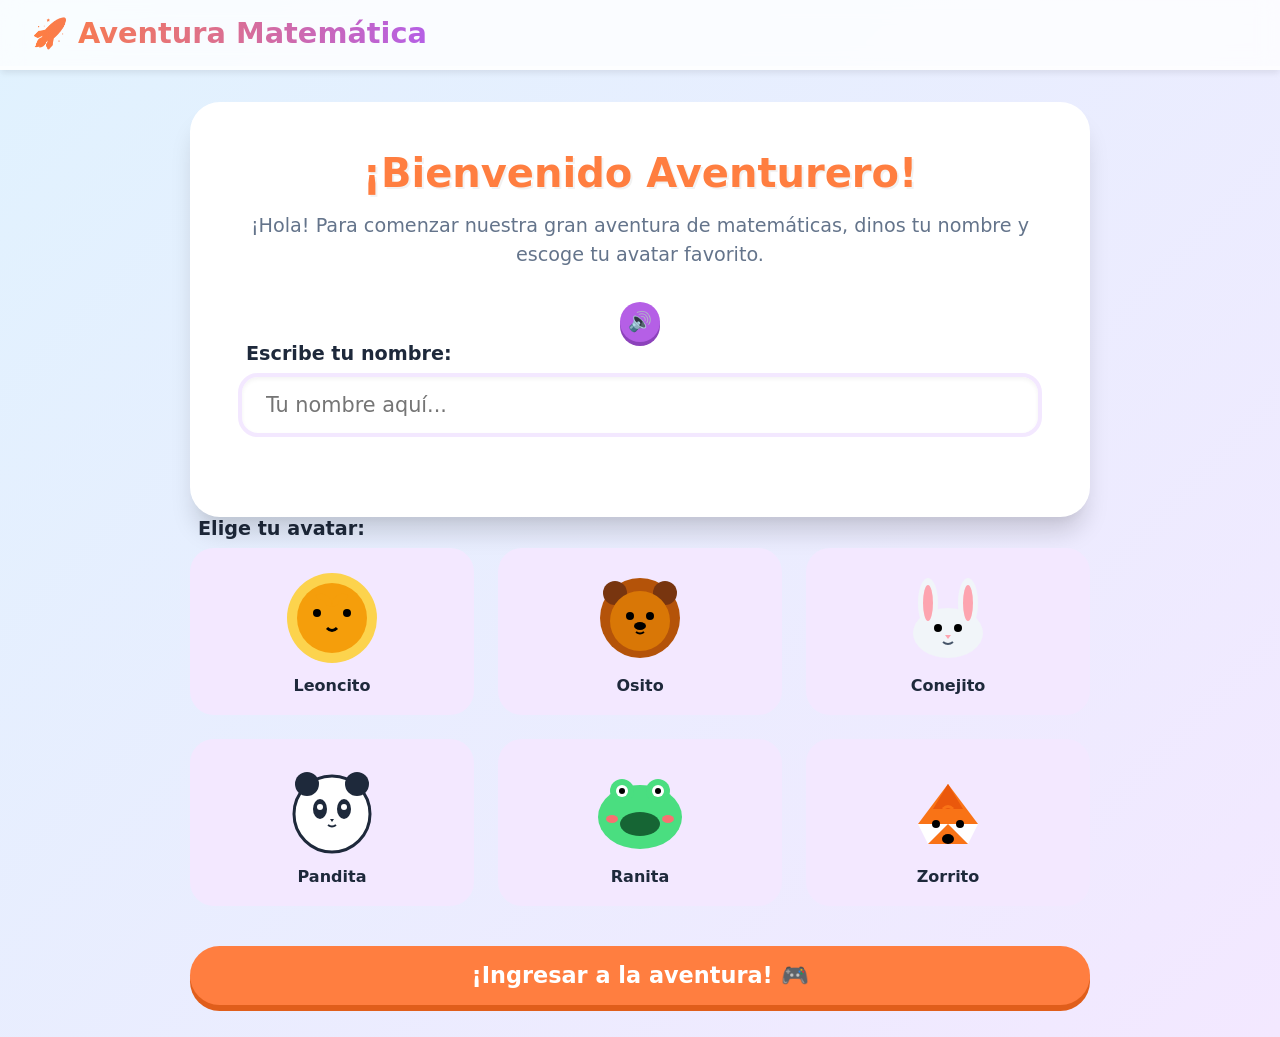
==== commit cfbcb6a5: "Add files via upload" ====
--- a/index.html
+++ b/index.html
@@ -25,10 +25,10 @@
             <h1 class="kids-title">¡Bienvenido Aventurero!</h1>
             <p class="kids-subtitle tts-text tts-auto">¡Hola! Para comenzar nuestra gran aventura de matemáticas, dinos tu nombre y escoge tu avatar favorito.</p>
       
-            <form id="registro-form" onsubmit="event.preventDefault();">
+            <form id="registro-form" 
         <div class="kids-input-group">
             <label class="kids-label" for="student-name">Escribe tu nombre:</label>
-            <input type="text" id="student-name" class="kids-input" placeholder="Tu nombre aquí..." required autocomplete="off">
+            <input type="text" id="student-name" class="kids-input" placeholder="Tu nombre aquí..."  autocomplete="off">
         </div>
 
         <label class="kids-label" style="text-align: left;">Elige tu avatar:</label>
@@ -144,23 +144,55 @@
         });
         });
 
+        //Sacudir tarjeta
+        function sacudirTarjeta() {
+
+            const card = document.querySelector('.kids-card');
+
+            card.classList.add('shake-element');
+
+            setTimeout(() => {
+                card.classList.remove('shake-element');
+            }, 500);
+        }
+
+
+
         // Formulario de ingreso
         document.getElementById('registro-form').addEventListener('submit', (e) => {
         e.preventDefault();
         const nombreInput = document.getElementById('student-name').value.trim();
 
         // Validación obligatoria
-        if (!nombreInput || !selectedAvatar) {
-            // Reproducir advertencia con voz nativa
-            const errorText = "Por favor, ingresa tu nombre y selecciona un avatar para poder jugar.";
-            MathAudio.speak(errorText);
-            
-            // Efecto sacudida en la tarjeta
-            const card = document.querySelector('.kids-card');
-            card.classList.add('shake-element');
-            setTimeout(() => card.classList.remove('shake-element'), 500);
-            return;
-        }
+        if (!nombreInput && !selectedAvatar) {
+
+                MathAudio.speak(
+                    "Debe escribir su nombre y seleccionar un avatar."
+                );
+
+                sacudirTarjeta();
+                return;
+            }
+
+            if (!nombreInput) {
+
+                MathAudio.speak(
+                    "Debe escribir su nombre."
+                );
+
+                sacudirTarjeta();
+                return;
+            }
+
+            if (!selectedAvatar) {
+
+                MathAudio.speak(
+                    "Debe seleccionar un avatar."
+                );
+
+                sacudirTarjeta();
+                return;
+            }
 
         // Guardar en localStorage
         localStorage.setItem('mat_nombre', nombreInput);
